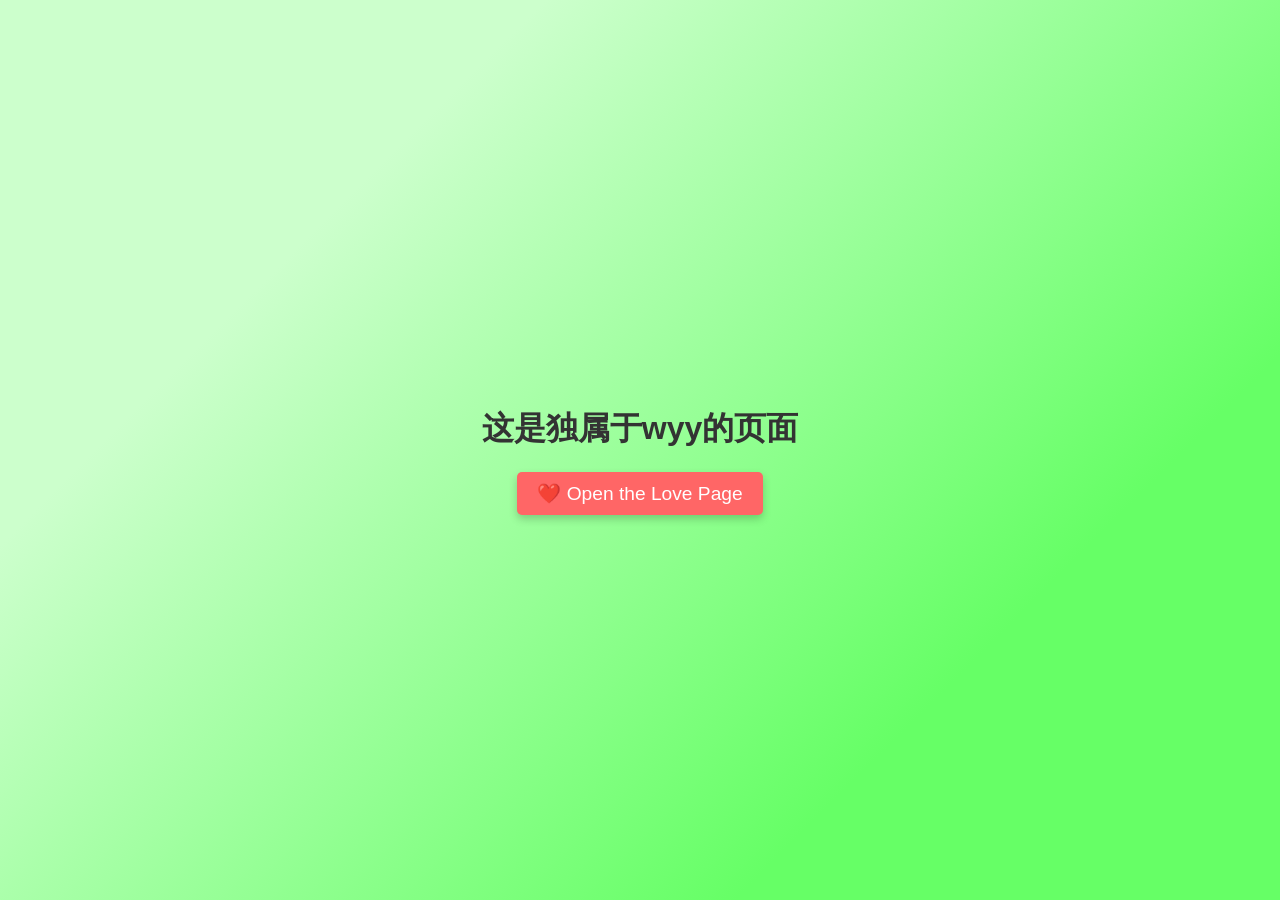
==== index.html @ 3468dc47 "Update and rename lovewyy.html to index.html" ====
<!DOCTYPE html>
<html lang="en">
<head>
    <meta charset="UTF-8">
    <meta name="viewport" content="width=device-width, initial-scale=1.0">
    <title>Love Heart</title>
    <link href="https://fonts.googleapis.com/css2?family=Pacifico&display=swap" rel="stylesheet">
    <style>
        body {
            margin: 0;
            font-family: 'Arial', sans-serif;
            display: flex;
            flex-direction: column;
            align-items: center;
            justify-content: center;
            height: 100vh;
            background: linear-gradient(135deg, #ccffcc 25%, #99ff99 50%, #66ff66 75%);
            transition: background 0.5s, opacity 1s;
        }
        .container {
            text-align: center;
            transition: opacity 1s;
        }
        .container h1 {
            color: #333;
        }
        .container button {
            padding: 10px 20px;
            font-size: 1.2em;
            color: #fff;
            background-color: #ff6666;
            border: none;
            border-radius: 5px;
            cursor: pointer;
            box-shadow: 0 4px 8px rgba(0, 0, 0, 0.2);
            transition: background-color 0.3s, transform 0.3s;
        }
        .container button:hover {
            background-color: #ff3333;
            transform: scale(1.05);
        }
        .love-page {
            display: none;
            flex-direction: column;
            align-items: center;
            justify-content: center;
            text-align: center;
            height: 100%;
            opacity: 0;
        }
        .heart {
            width: 100px;
            height: 100px;
            position: relative;
            background-color: red;
            transform: rotate(-45deg);
            margin-bottom: 20px;
            box-shadow: 0 4px 8px rgba(0, 0, 0, 0.2);
        }
        .heart::before,
        .heart::after {
            content: "";
            width: 100px;
            height: 100px;
            border-radius: 50%;
            background-color: red;
            position: absolute;
        }
        .heart::before {
            top: -50px;
            left: 0;
        }
        .heart::after {
            left: 50px;
            top: 0;
        }
        .text {
            color: #fff;
            font-family: 'Pacifico', cursive;
        }
        .text h1 {
            margin: 0;
            color: #ff0000;
            font-size: 2em;
            text-shadow: 2px 2px 4px rgba(0, 0, 0, 0.3);
        }
        .text p {
            margin: 5px 0;
            color: #333333;
            font-size: 1.2em;
        }
        .special-day {
            color: #ff0000;
            font-size: 1.8em;
            margin-bottom: 40px;
            text-shadow: 2px 2px 4px rgba(0, 0, 0, 0.3);
        }
        .special-day .number {
            font-size: 2em;
            font-weight: bold;
        }
        .footer {
            margin-top: 20px;
            color: #fff;
            font-size: 0.9em;
        }
        .footer a {
            color: #ff0000;
            text-decoration: none;
        }
        .footer a:hover {
            text-decoration: underline;
        }
    </style>
</head>
<body>
    <div class="container home-page">
        <h1>这是独属于wyy的页面</h1>
        <button onclick="showLovePage()"><span>❤️ </span>Open the Love Page</button>
    </div>
    <div class="container love-page">
        <p class="special-day">今天是我们在一起的第<span class="number" id="days-count">0</span>天</p>
        <div class="heart"></div>
        <div class="text">
            <h1>yzb love wyy</h1>
            <p>wyy酱加油</p>
        </div>
        <div class="footer">
            <p>Made with ❤️ by <a href="https://github.com/Aaronyzb" target="_blank">Aaronyzb</a></p>
        </div>
    </div>

    <script>
        // Function to calculate the number of days from a given start date to today
        function calculateDays(startDate) {
            const start = new Date(startDate);
            const today = new Date();
            const diffTime = Math.abs(today - start);
            const diffDays = Math.ceil(diffTime / (1000 * 60 * 60 * 24));
            return diffDays;
        }

        // Function to show the love page
        function showLovePage() {
            // Hide the home page with a fade-out effect
            document.querySelector('.home-page').style.opacity = '0';
            setTimeout(() => {
                document.querySelector('.home-page').style.display = 'none';
                // Show the love page with a fade-in effect
                document.querySelector('.love-page').style.display = 'flex';
                setTimeout(() => {
                    document.querySelector('.love-page').style.opacity = '1';
                    // Change the background color
                    document.body.style.background = 'linear-gradient(135deg, #ffccff 25%, #ff99ff 50%, #ff66ff 75%)';
                }, 10);
            }, 500);
            
            // Calculate and set the number of days
            const startDate = '2024-04-01'; // Replace with the actual start date
            const daysCount = calculateDays(startDate);
            document.getElementById('days-count').textContent = daysCount;
        }
    </script>
</body>
</html>
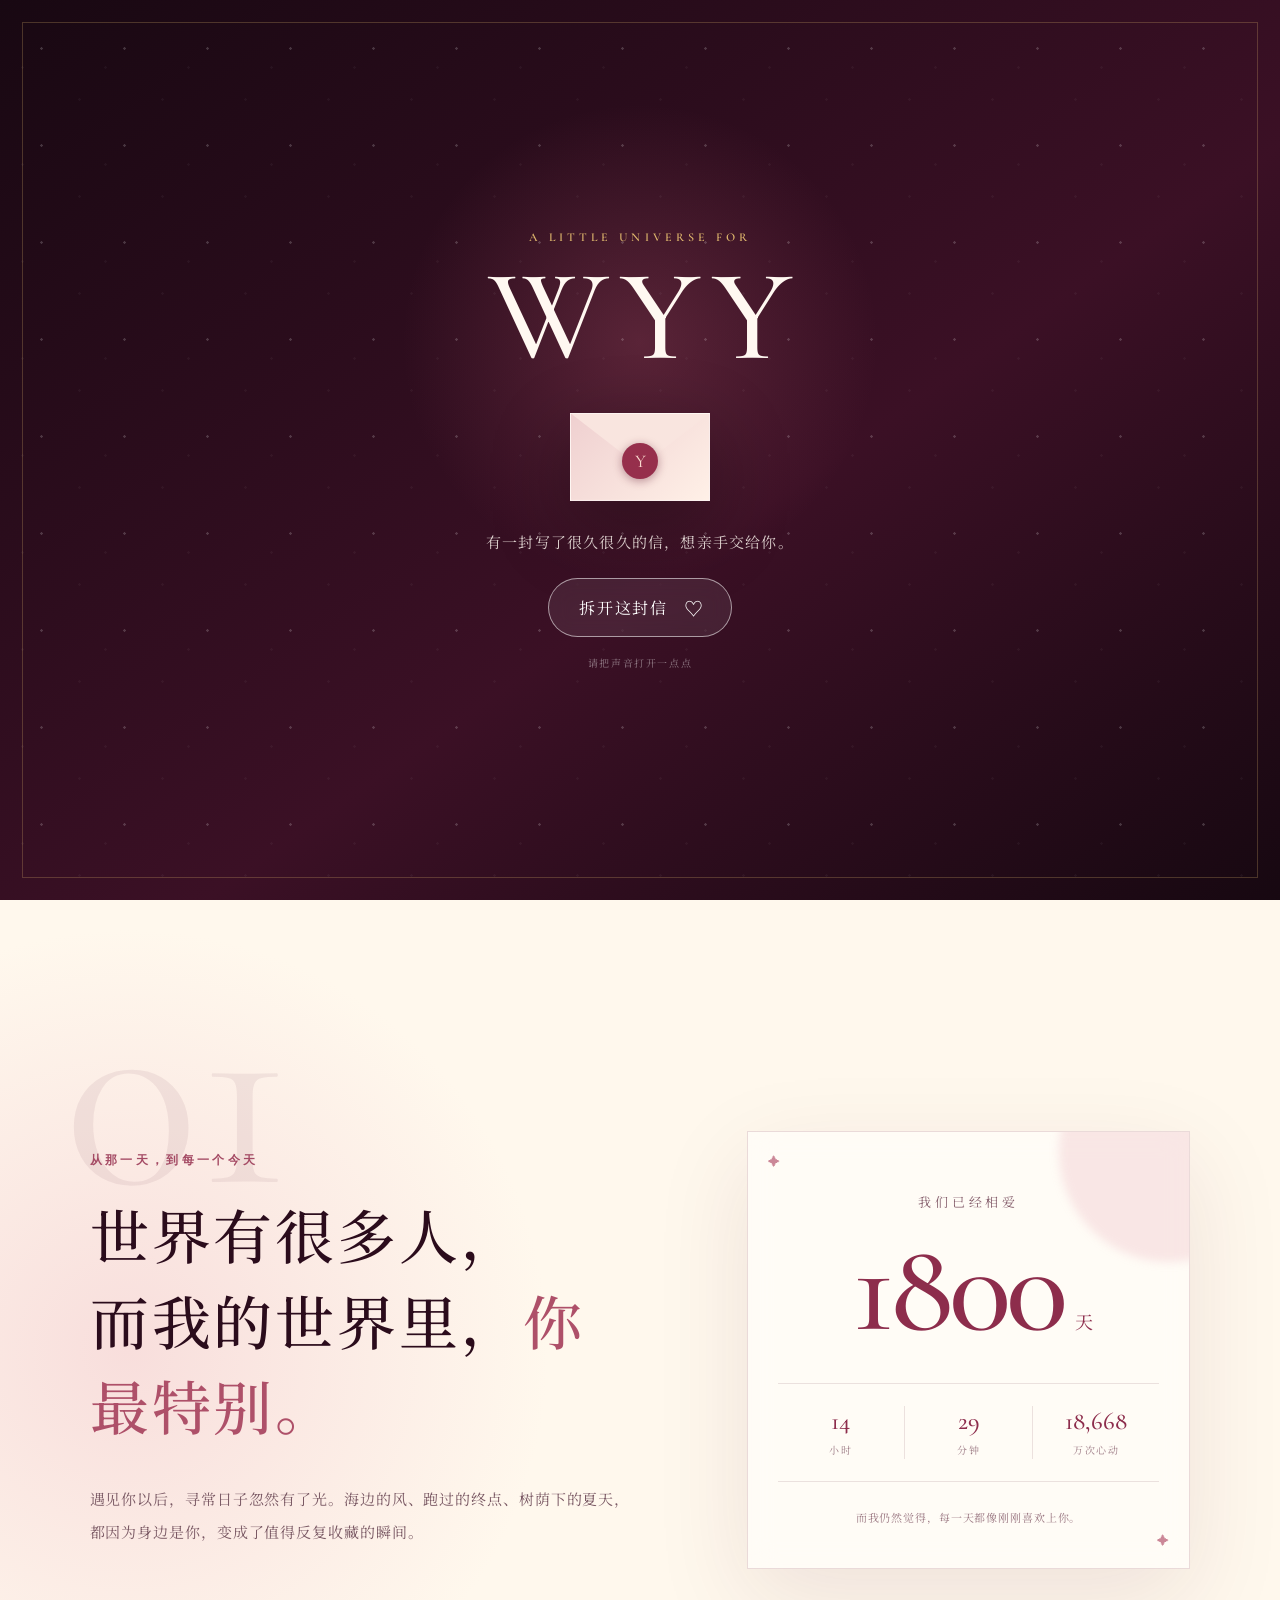
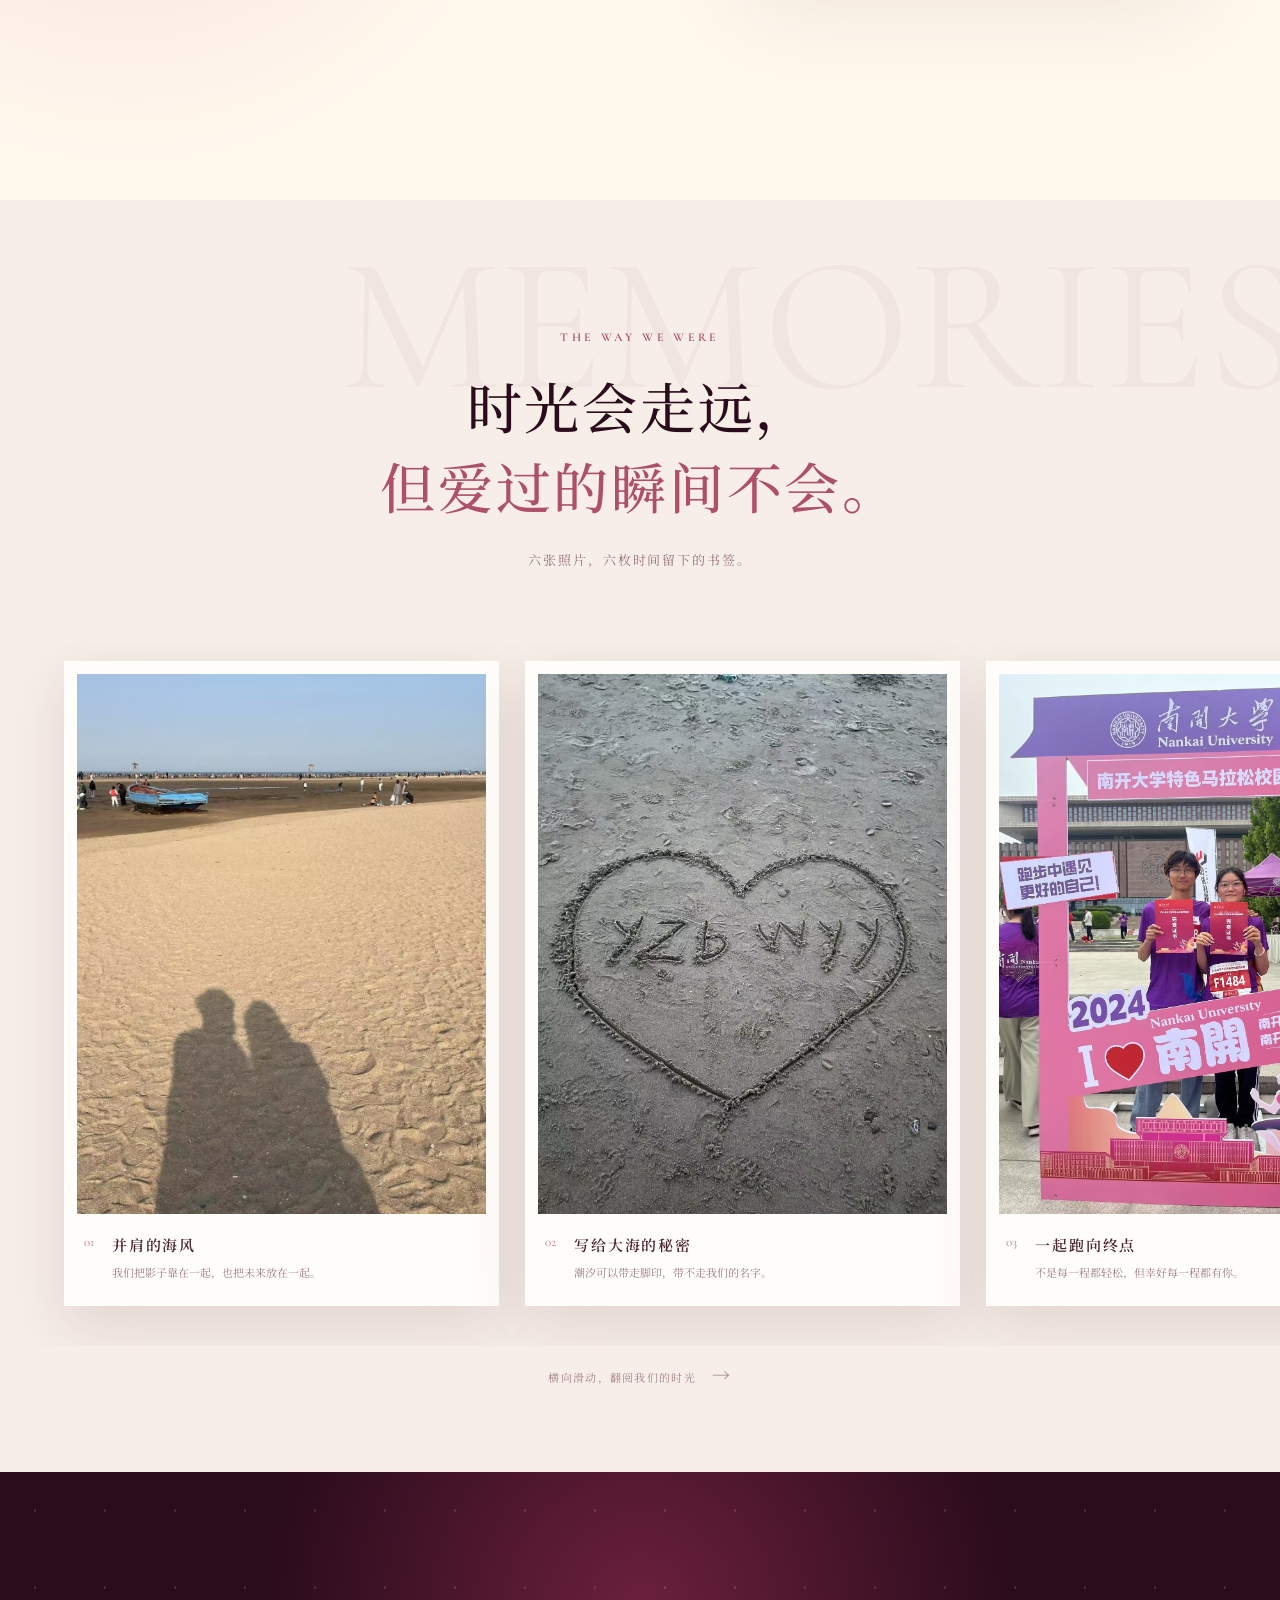
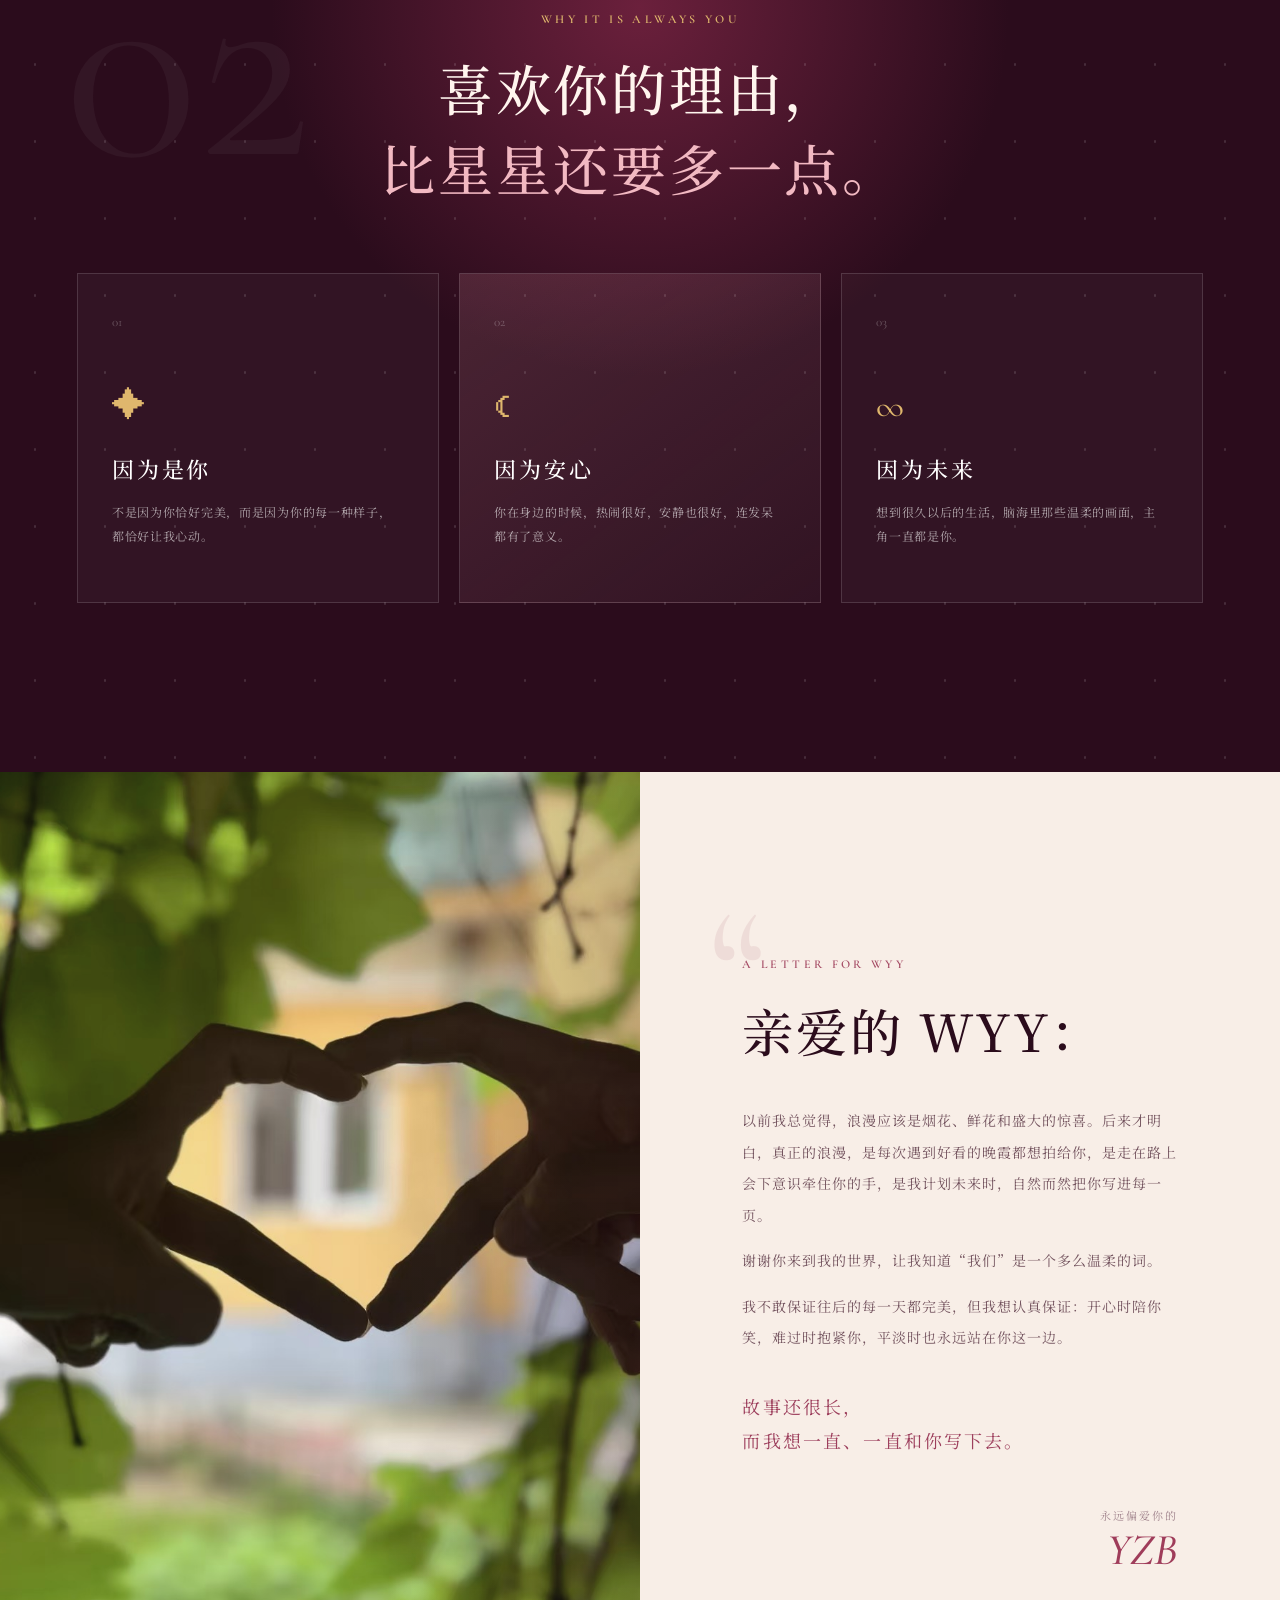
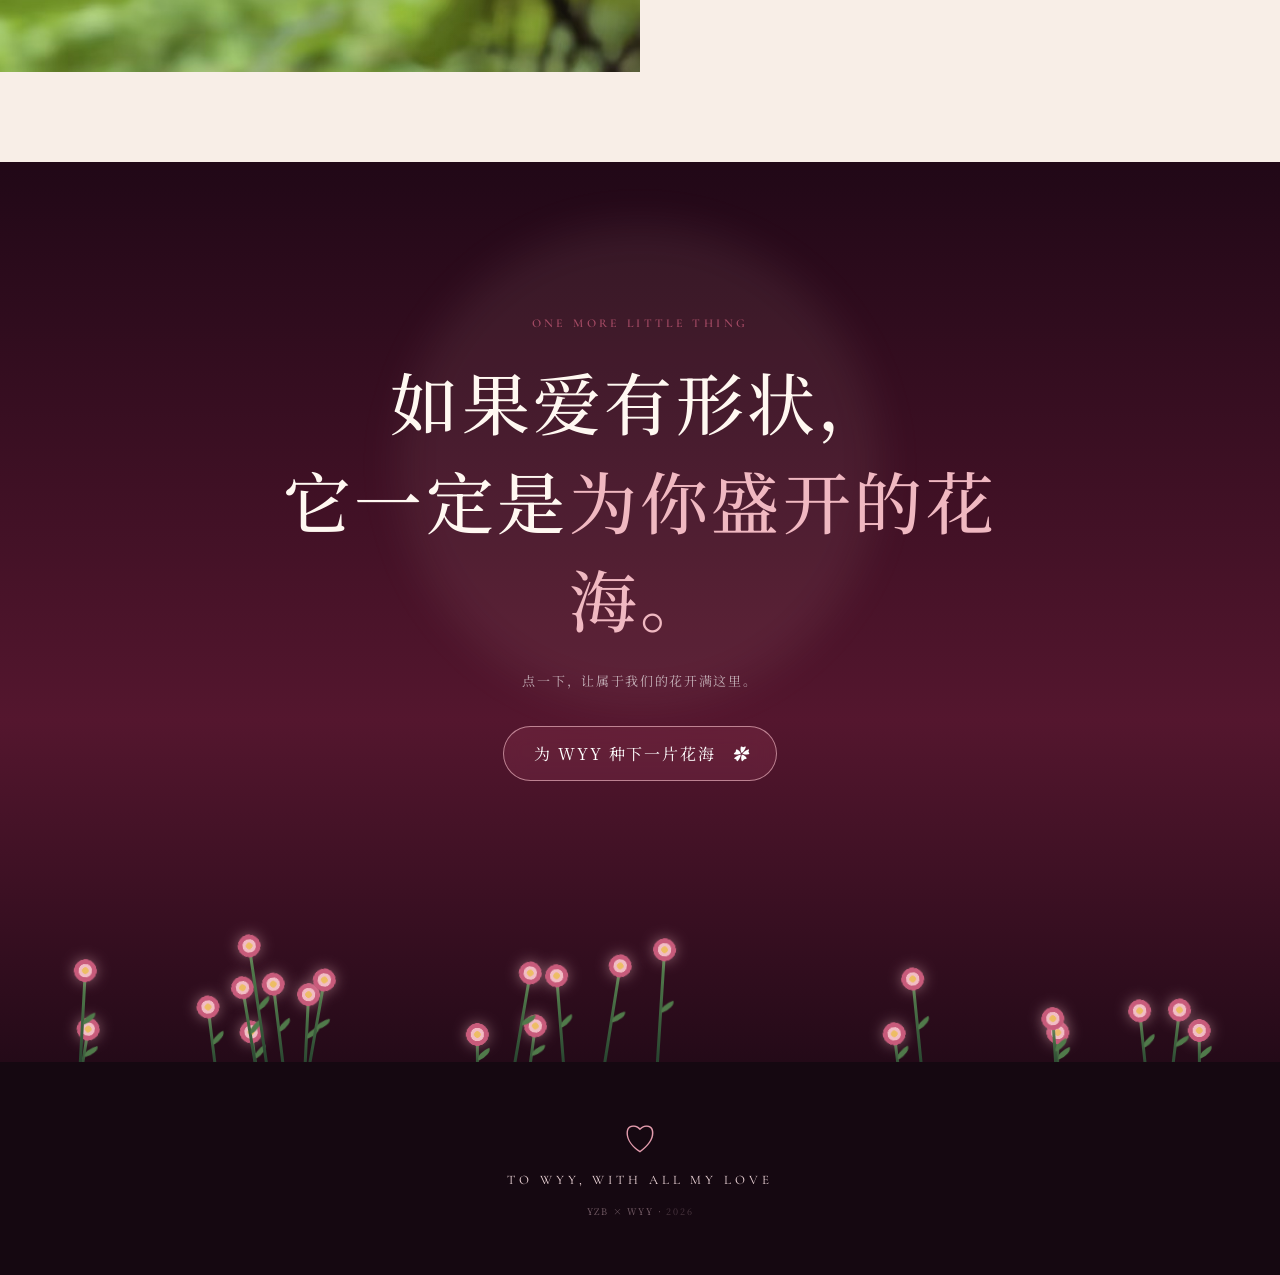
==== commit df0a2abe: "Create immersive romantic love story" ====
--- a/index.html
+++ b/index.html
@@ -1,165 +1,168 @@
-<!DOCTYPE html>
-<html lang="en">
-<head>
-    <meta charset="UTF-8">
-    <meta name="viewport" content="width=device-width, initial-scale=1.0">
-    <title>Love Heart</title>
-    <link href="https://fonts.googleapis.com/css2?family=Pacifico&display=swap" rel="stylesheet">
-    <style>
-        body {
-            margin: 0;
-            font-family: 'Arial', sans-serif;
-            display: flex;
-            flex-direction: column;
-            align-items: center;
-            justify-content: center;
-            height: 100vh;
-            background: linear-gradient(135deg, #ccffcc 25%, #99ff99 50%, #66ff66 75%);
-            transition: background 0.5s, opacity 1s;
-        }
-        .container {
-            text-align: center;
-            transition: opacity 1s;
-        }
-        .container h1 {
-            color: #333;
-        }
-        .container button {
-            padding: 10px 20px;
-            font-size: 1.2em;
-            color: #fff;
-            background-color: #ff6666;
-            border: none;
-            border-radius: 5px;
-            cursor: pointer;
-            box-shadow: 0 4px 8px rgba(0, 0, 0, 0.2);
-            transition: background-color 0.3s, transform 0.3s;
-        }
-        .container button:hover {
-            background-color: #ff3333;
-            transform: scale(1.05);
-        }
-        .love-page {
-            display: none;
-            flex-direction: column;
-            align-items: center;
-            justify-content: center;
-            text-align: center;
-            height: 100%;
-            opacity: 0;
-        }
-        .heart {
-            width: 100px;
-            height: 100px;
-            position: relative;
-            background-color: red;
-            transform: rotate(-45deg);
-            margin-bottom: 20px;
-            box-shadow: 0 4px 8px rgba(0, 0, 0, 0.2);
-        }
-        .heart::before,
-        .heart::after {
-            content: "";
-            width: 100px;
-            height: 100px;
-            border-radius: 50%;
-            background-color: red;
-            position: absolute;
-        }
-        .heart::before {
-            top: -50px;
-            left: 0;
-        }
-        .heart::after {
-            left: 50px;
-            top: 0;
-        }
-        .text {
-            color: #fff;
-            font-family: 'Pacifico', cursive;
-        }
-        .text h1 {
-            margin: 0;
-            color: #ff0000;
-            font-size: 2em;
-            text-shadow: 2px 2px 4px rgba(0, 0, 0, 0.3);
-        }
-        .text p {
-            margin: 5px 0;
-            color: #333333;
-            font-size: 1.2em;
-        }
-        .special-day {
-            color: #ff0000;
-            font-size: 1.8em;
-            margin-bottom: 40px;
-            text-shadow: 2px 2px 4px rgba(0, 0, 0, 0.3);
-        }
-        .special-day .number {
-            font-size: 2em;
-            font-weight: bold;
-        }
-        .footer {
-            margin-top: 20px;
-            color: #fff;
-            font-size: 0.9em;
-        }
-        .footer a {
-            color: #ff0000;
-            text-decoration: none;
-        }
-        .footer a:hover {
-            text-decoration: underline;
-        }
-    </style>
-</head>
-<body>
-    <div class="container home-page">
-        <h1>这是独属于wyy的页面</h1>
-        <button onclick="showLovePage()"><span>❤️ </span>Open the Love Page</button>
-    </div>
-    <div class="container love-page">
-        <p class="special-day">今天是我们在一起的第<span class="number" id="days-count">0</span>天</p>
-        <div class="heart"></div>
-        <div class="text">
-            <h1>yzb love wyy</h1>
-            <p>wyy酱加油</p>
-        </div>
-        <div class="footer">
-            <p>Made with ❤️ by <a href="https://github.com/Aaronyzb" target="_blank">Aaronyzb</a></p>
-        </div>
-    </div>
-
-    <script>
-        // Function to calculate the number of days from a given start date to today
-        function calculateDays(startDate) {
-            const start = new Date(startDate);
-            const today = new Date();
-            const diffTime = Math.abs(today - start);
-            const diffDays = Math.ceil(diffTime / (1000 * 60 * 60 * 24));
-            return diffDays;
-        }
-
-        // Function to show the love page
-        function showLovePage() {
-            // Hide the home page with a fade-out effect
-            document.querySelector('.home-page').style.opacity = '0';
-            setTimeout(() => {
-                document.querySelector('.home-page').style.display = 'none';
-                // Show the love page with a fade-in effect
-                document.querySelector('.love-page').style.display = 'flex';
-                setTimeout(() => {
-                    document.querySelector('.love-page').style.opacity = '1';
-                    // Change the background color
-                    document.body.style.background = 'linear-gradient(135deg, #ffccff 25%, #ff99ff 50%, #ff66ff 75%)';
-                }, 10);
-            }, 500);
-            
-            // Calculate and set the number of days
-            const startDate = '2024-04-01'; // Replace with the actual start date
-            const daysCount = calculateDays(startDate);
-            document.getElementById('days-count').textContent = daysCount;
-        }
-    </script>
-</body>
-</html>
+<!doctype html>
+<html lang="zh-CN">
+<head>
+  <meta charset="UTF-8">
+  <meta name="viewport" content="width=device-width, initial-scale=1, viewport-fit=cover">
+  <meta name="theme-color" content="#2b0c1c">
+  <meta name="description" content="写给 WYY 的一封漫长情书。">
+  <title>WYY · 我们的故事</title>
+  <link rel="preload" href="assets/flower-sea.png" as="image">
+  <link rel="stylesheet" href="styles.css">
+</head>
+<body class="locked">
+  <canvas id="dreamCanvas" aria-hidden="true"></canvas>
+
+  <div class="opening" id="opening">
+    <div class="opening-stars" aria-hidden="true"></div>
+    <div class="envelope-wrap">
+      <div class="eyebrow">A LITTLE UNIVERSE FOR</div>
+      <div class="opening-name">WYY</div>
+      <div class="envelope" aria-hidden="true">
+        <span class="seal">Y</span>
+      </div>
+      <p>有一封写了很久很久的信，想亲手交给你。</p>
+      <button class="open-letter" id="openLetter" type="button"><span>拆开这封信</span><i>♡</i></button>
+      <small>请把声音打开一点点</small>
+    </div>
+  </div>
+
+  <header class="topbar" id="topbar">
+    <a class="monogram" href="#home" aria-label="回到开头">Y<span>♡</span>W</a>
+    <nav aria-label="页面导航">
+      <a href="#story">故事</a>
+      <a href="#memories">回忆</a>
+      <a href="#letter">情书</a>
+    </nav>
+    <button class="sound-toggle" id="soundToggle" type="button" aria-label="播放背景旋律" aria-pressed="false">
+      <span class="sound-bars"><i></i><i></i><i></i></span>
+      <b>旋律</b>
+    </button>
+  </header>
+
+  <main>
+    <section class="hero" id="home">
+      <div class="hero-shade"></div>
+      <div class="hero-copy reveal">
+        <p class="eyebrow">OUR LOVE, SINCE 2022</p>
+        <div class="hero-mark">Y <span>✦</span> W</div>
+        <h1>我把喜欢写进风里，<br><em>风吹过的地方都是你。</em></h1>
+        <p class="hero-sub">致我最偏爱、最珍贵、最想一起走很远很远的人</p>
+        <a class="hero-cta" href="#story">走进我们的故事 <span>↓</span></a>
+      </div>
+      <div class="hero-bottom">
+        <span>Y Z B</span><i></i><span>W Y Y</span>
+      </div>
+      <div class="scroll-note">SCROLL TO REMEMBER</div>
+    </section>
+
+    <section class="chapter intro" id="story">
+      <div class="chapter-number reveal">01</div>
+      <div class="intro-copy reveal">
+        <p class="kicker">从那一天，到每一个今天</p>
+        <h2>世界有很多人，<br>而我的世界里，<em>你最特别。</em></h2>
+        <p>遇见你以后，寻常日子忽然有了光。海边的风、跑过的终点、树荫下的夏天，都因为身边是你，变成了值得反复收藏的瞬间。</p>
+      </div>
+
+      <div class="counter-card reveal">
+        <div class="counter-glow"></div>
+        <p>我们已经相爱</p>
+        <strong id="daysTogether">0000</strong>
+        <span>天</span>
+        <div class="counter-detail">
+          <div><b id="hoursTogether">00</b><small>小时</small></div>
+          <div><b id="minutesTogether">00</b><small>分钟</small></div>
+          <div><b id="heartbeats">0</b><small>万次心动</small></div>
+        </div>
+        <p class="counter-foot">而我仍然觉得，每一天都像刚刚喜欢上你。</p>
+      </div>
+    </section>
+
+    <section class="memory-section" id="memories">
+      <div class="section-heading reveal">
+        <p class="kicker">THE WAY WE WERE</p>
+        <h2>时光会走远，<br><em>但爱过的瞬间不会。</em></h2>
+        <p>六张照片，六枚时间留下的书签。</p>
+      </div>
+
+      <div class="film" aria-label="我们的照片回忆">
+        <article class="memory-card reveal">
+          <div class="photo"><img src="image1.jpg" alt="海边沙滩上两个人依偎的影子"></div>
+          <div class="memory-meta"><span>01</span><p><b>并肩的海风</b><small>我们把影子靠在一起，也把未来放在一起。</small></p></div>
+        </article>
+        <article class="memory-card reveal">
+          <div class="photo"><img src="image2.jpg" alt="沙滩上画着 YZB WYY 的爱心"></div>
+          <div class="memory-meta"><span>02</span><p><b>写给大海的秘密</b><small>潮汐可以带走脚印，带不走我们的名字。</small></p></div>
+        </article>
+        <article class="memory-card reveal">
+          <div class="photo"><img src="image3.jpg" alt="两人在南开大学校园马拉松合影"></div>
+          <div class="memory-meta"><span>03</span><p><b>一起跑向终点</b><small>不是每一程都轻松，但幸好每一程都有你。</small></p></div>
+        </article>
+        <article class="memory-card reveal">
+          <div class="photo"><img src="image4.jpg" alt="两个人可爱的日常自拍"></div>
+          <div class="memory-meta"><span>04</span><p><b>最可爱的日常</b><small>爱情不只在盛大的时刻，也在每个傻傻的表情里。</small></p></div>
+        </article>
+        <article class="memory-card reveal">
+          <div class="photo"><img src="image5.jpg" alt="两个人穿着旗袍和粉色上衣合照"></div>
+          <div class="memory-meta"><span>05</span><p><b>喜欢你的每一种模样</b><small>镜头按下快门，我在心里说了好多遍好看。</small></p></div>
+        </article>
+        <article class="memory-card reveal">
+          <div class="photo"><img src="image6.jpg" alt="树荫下两只手比出爱心"></div>
+          <div class="memory-meta"><span>06</span><p><b>把夏天圈进心里</b><small>阳光穿过树叶，而你穿过人海来到我身边。</small></p></div>
+        </article>
+      </div>
+      <p class="drag-hint">横向滑动，翻阅我们的时光 <span>→</span></p>
+    </section>
+
+    <section class="reasons">
+      <div class="chapter-number reveal">02</div>
+      <div class="section-heading light reveal">
+        <p class="kicker">WHY IT IS ALWAYS YOU</p>
+        <h2>喜欢你的理由，<br><em>比星星还要多一点。</em></h2>
+      </div>
+      <div class="reason-grid">
+        <article class="reason reveal"><span>01</span><i>✦</i><h3>因为是你</h3><p>不是因为你恰好完美，而是因为你的每一种样子，都恰好让我心动。</p></article>
+        <article class="reason featured reveal"><span>02</span><i>☾</i><h3>因为安心</h3><p>你在身边的时候，热闹很好，安静也很好，连发呆都有了意义。</p></article>
+        <article class="reason reveal"><span>03</span><i>∞</i><h3>因为未来</h3><p>想到很久以后的生活，脑海里那些温柔的画面，主角一直都是你。</p></article>
+      </div>
+    </section>
+
+    <section class="letter-section" id="letter">
+      <div class="letter-photo reveal"><img src="image6.jpg" alt="我们的手在树荫下比出爱心"></div>
+      <article class="love-letter reveal">
+        <p class="kicker">A LETTER FOR WYY</p>
+        <h2>亲爱的 WYY：</h2>
+        <p>以前我总觉得，浪漫应该是烟花、鲜花和盛大的惊喜。后来才明白，真正的浪漫，是每次遇到好看的晚霞都想拍给你，是走在路上会下意识牵住你的手，是我计划未来时，自然而然把你写进每一页。</p>
+        <p>谢谢你来到我的世界，让我知道“我们”是一个多么温柔的词。</p>
+        <p>我不敢保证往后的每一天都完美，但我想认真保证：开心时陪你笑，难过时抱紧你，平淡时也永远站在你这一边。</p>
+        <p class="letter-end">故事还很长，<br>而我想一直、一直和你写下去。</p>
+        <div class="signature"><span>永远偏爱你的</span><b>YZB</b></div>
+      </article>
+    </section>
+
+    <section class="promise">
+      <div class="promise-content reveal">
+        <p class="kicker">ONE MORE LITTLE THING</p>
+        <h2>如果爱有形状，<br>它一定是<em>为你盛开的花海。</em></h2>
+        <p>点一下，让属于我们的花开满这里。</p>
+        <button id="bloomButton" class="bloom-button" type="button"><span>为 WYY 种下一片花海</span><i>✿</i></button>
+        <div class="bloom-message" id="bloomMessage" aria-live="polite">花会沿路盛开，我们也会一直相爱。</div>
+      </div>
+      <div class="flower-ground" id="flowerGround" aria-hidden="true"></div>
+    </section>
+  </main>
+
+  <footer>
+    <div class="footer-heart">♡</div>
+    <p>TO WYY, WITH ALL MY LOVE</p>
+    <span>YZB × WYY · <span id="currentYear"></span></span>
+  </footer>
+
+  <div class="lightbox" id="lightbox" role="dialog" aria-modal="true" aria-label="照片预览" hidden>
+    <button type="button" aria-label="关闭照片">×</button>
+    <img src="" alt="">
+    <p></p>
+  </div>
+
+  <script src="script.js"></script>
+</body>
+</html>
--- a/styles.css
+++ b/styles.css
@@ -0,0 +1,318 @@
+@import url('https://fonts.googleapis.com/css2?family=Cormorant+Garamond:ital,wght@0,500;1,600&family=Noto+Serif+SC:wght@400;500;600;700&display=swap');
+
+:root {
+  --wine: #2b0c1c;
+  --deep: #150811;
+  --rose: #d87385;
+  --blush: #f4c5c9;
+  --cream: #fff8ed;
+  --ink: #3b1c28;
+  --gold: #dfb76d;
+  --serif: "Noto Serif SC", "Songti SC", STSong, serif;
+  --display: "Cormorant Garamond", Georgia, serif;
+}
+
+* { box-sizing: border-box; }
+html { scroll-behavior: smooth; }
+body {
+  margin: 0;
+  color: var(--ink);
+  background: var(--cream);
+  font-family: var(--serif);
+  overflow-x: hidden;
+}
+body.locked { overflow: hidden; }
+button, a { font: inherit; }
+button { -webkit-tap-highlight-color: transparent; }
+img { display: block; max-width: 100%; }
+::selection { color: #fff; background: var(--rose); }
+
+#dreamCanvas {
+  position: fixed;
+  inset: 0;
+  width: 100%;
+  height: 100%;
+  pointer-events: none;
+  z-index: 30;
+}
+
+.opening {
+  position: fixed;
+  inset: 0;
+  z-index: 100;
+  display: grid;
+  place-items: center;
+  color: #fff8f1;
+  text-align: center;
+  background:
+    radial-gradient(circle at 50% 38%, rgba(191, 92, 115, .28), transparent 28%),
+    linear-gradient(145deg, #180812, #3b1025 58%, #170811);
+  transition: opacity 1.2s ease, visibility 1.2s;
+}
+.opening.opened { opacity: 0; visibility: hidden; }
+.opening::before {
+  content: "";
+  position: absolute;
+  inset: 22px;
+  border: 1px solid rgba(223, 183, 109, .25);
+  pointer-events: none;
+}
+.opening-stars, .opening-stars::before, .opening-stars::after {
+  position: absolute;
+  inset: 0;
+  content: "";
+  background-image: radial-gradient(circle, rgba(255,255,255,.8) 0 1px, transparent 1.5px);
+  background-size: 83px 97px;
+  opacity: .22;
+  animation: drift 18s linear infinite;
+}
+.opening-stars::before { transform: translate(38px, 51px); animation-duration: 26s; }
+.opening-stars::after { transform: translate(-19px, 19px); animation-duration: 32s; }
+.envelope-wrap { position: relative; width: min(90vw, 560px); padding: 40px 20px; z-index: 1; }
+.eyebrow { margin: 0 0 18px; color: var(--gold); font-family: var(--display); font-size: 12px; font-weight: 600; letter-spacing: .34em; }
+.opening-name { font-family: var(--display); font-size: clamp(72px, 14vw, 130px); font-weight: 500; line-height: .85; letter-spacing: .09em; text-indent: .09em; }
+.envelope { position: relative; width: 140px; height: 88px; margin: 40px auto 30px; border: 1px solid rgba(255,255,255,.5); background: linear-gradient(145deg, #f5d8d7, #fff2e9); box-shadow: 0 25px 80px rgba(0,0,0,.32); }
+.envelope::before, .envelope::after { content: ""; position: absolute; inset: 0; clip-path: polygon(0 0, 50% 62%, 100% 0); background: #f9e5df; }
+.envelope::after { clip-path: polygon(0 100%, 0 0, 50% 62%, 100% 0, 100% 100%); background: linear-gradient(135deg, #efd0d0, #fff0e7); }
+.seal { position: absolute; z-index: 2; left: 50%; top: 55%; display: grid; width: 36px; height: 36px; place-items: center; border-radius: 50%; color: #f9d8ce; background: #962f4c; font-family: var(--display); font-size: 18px; transform: translate(-50%, -50%); box-shadow: 0 2px 10px rgba(88,12,38,.4); }
+.envelope-wrap > p { margin: 0 auto 26px; font-size: 15px; letter-spacing: .08em; opacity: .82; }
+.open-letter, .bloom-button {
+  position: relative;
+  display: inline-flex;
+  gap: 16px;
+  align-items: center;
+  justify-content: center;
+  border: 1px solid rgba(255,255,255,.55);
+  border-radius: 999px;
+  padding: 15px 26px 15px 30px;
+  color: #fff;
+  background: rgba(255,255,255,.08);
+  cursor: pointer;
+  letter-spacing: .12em;
+  transition: .35s ease;
+  backdrop-filter: blur(10px);
+}
+.open-letter:hover { color: var(--wine); background: #fff7ef; transform: translateY(-3px); box-shadow: 0 12px 35px rgba(0,0,0,.2); }
+.open-letter i { font-style: normal; font-size: 19px; }
+.envelope-wrap > small { display: block; margin-top: 18px; color: rgba(255,255,255,.45); font-size: 10px; letter-spacing: .16em; }
+
+.topbar {
+  position: fixed;
+  z-index: 50;
+  top: 20px;
+  left: 50%;
+  display: flex;
+  width: min(calc(100% - 40px), 1160px);
+  height: 62px;
+  align-items: center;
+  justify-content: space-between;
+  padding: 0 12px 0 24px;
+  border: 1px solid rgba(255,255,255,.25);
+  border-radius: 999px;
+  color: #fff;
+  background: rgba(28, 8, 18, .2);
+  opacity: 0;
+  transform: translate(-50%, -15px);
+  transition: opacity 1s .4s, transform 1s .4s, background .35s, box-shadow .35s;
+  backdrop-filter: blur(15px);
+}
+.topbar.visible { opacity: 1; transform: translate(-50%, 0); }
+.topbar.scrolled { background: rgba(43, 12, 28, .9); box-shadow: 0 12px 40px rgba(36,6,20,.18); }
+.monogram { color: inherit; font-family: var(--display); font-size: 22px; text-decoration: none; letter-spacing: .14em; }
+.monogram span { color: var(--blush); font-size: 13px; }
+.topbar nav { display: flex; gap: 34px; }
+.topbar nav a { position: relative; color: inherit; font-size: 12px; text-decoration: none; letter-spacing: .18em; }
+.topbar nav a::after { content: ""; position: absolute; right: 0; bottom: -7px; left: 0; height: 1px; background: var(--blush); transform: scaleX(0); transition: transform .3s; }
+.topbar nav a:hover::after { transform: scaleX(1); }
+.sound-toggle { display: flex; gap: 9px; align-items: center; border: 0; border-radius: 50px; padding: 10px 14px; color: inherit; background: rgba(255,255,255,.1); cursor: pointer; }
+.sound-toggle b { font-size: 10px; font-weight: 400; letter-spacing: .15em; }
+.sound-bars { display: flex; gap: 2px; height: 13px; align-items: flex-end; }
+.sound-bars i { display: block; width: 2px; height: 5px; background: currentColor; }
+.sound-toggle.playing .sound-bars i { animation: bars .7s ease-in-out infinite alternate; }
+.sound-toggle.playing .sound-bars i:nth-child(2) { animation-delay: -.25s; }
+.sound-toggle.playing .sound-bars i:nth-child(3) { animation-delay: -.5s; }
+
+.hero {
+  position: relative;
+  display: grid;
+  min-height: 100svh;
+  place-items: center;
+  overflow: hidden;
+  color: #fff;
+  background: #321024 url("assets/flower-sea.png") center / cover no-repeat;
+}
+.hero::before { content: ""; position: absolute; inset: 0; background: radial-gradient(circle at 50% 44%, transparent 5%, rgba(33,5,20,.15) 64%, rgba(21,4,14,.58)); }
+.hero-shade { position: absolute; inset: 0; background: linear-gradient(to bottom, rgba(20,3,13,.35), transparent 30%, transparent 67%, rgba(24,4,14,.62)); }
+.hero-copy { position: relative; z-index: 2; max-width: 900px; padding: 130px 25px 90px; text-align: center; }
+.hero-mark { margin-bottom: 22px; font-family: var(--display); font-size: clamp(58px, 8vw, 96px); line-height: .9; letter-spacing: .13em; text-indent: .13em; text-shadow: 0 8px 40px rgba(31,2,17,.3); }
+.hero-mark span { display: inline-block; color: var(--blush); font-size: .28em; vertical-align: middle; animation: pulse 2.5s ease-in-out infinite; }
+.hero h1 { margin: 0; font-size: clamp(30px, 4.5vw, 62px); font-weight: 500; line-height: 1.55; letter-spacing: .08em; text-shadow: 0 3px 28px rgba(37,3,20,.5); }
+.hero h1 em, h2 em { color: #ffe0dc; font-style: normal; }
+.hero-sub { margin: 20px 0 38px; font-size: 13px; letter-spacing: .2em; opacity: .88; }
+.hero-cta { display: inline-flex; gap: 25px; align-items: center; padding: 13px 9px 13px 23px; border: 1px solid rgba(255,255,255,.5); border-radius: 50px; color: #fff; font-size: 12px; text-decoration: none; letter-spacing: .12em; backdrop-filter: blur(8px); transition: .3s; }
+.hero-cta span { display: grid; width: 30px; height: 30px; place-items: center; border-radius: 50%; color: var(--wine); background: #fff; }
+.hero-cta:hover { background: rgba(255,255,255,.15); transform: translateY(-3px); }
+.hero-bottom { position: absolute; right: 6vw; bottom: 29px; left: 6vw; display: flex; gap: 20px; align-items: center; font-family: var(--display); font-size: 11px; letter-spacing: .3em; }
+.hero-bottom i { height: 1px; flex: 1; background: rgba(255,255,255,.35); }
+.scroll-note { position: absolute; top: 50%; right: 22px; font-family: var(--display); font-size: 9px; letter-spacing: .3em; opacity: .6; transform: translateY(-50%) rotate(90deg) translateX(50%); transform-origin: right center; }
+
+.chapter { position: relative; }
+.chapter-number { position: absolute; top: 80px; left: 5vw; color: rgba(106,39,61,.08); font-family: var(--display); font-size: clamp(130px, 22vw, 300px); line-height: .8; }
+.intro { display: grid; grid-template-columns: minmax(280px, 1fr) minmax(340px, .8fr); gap: 8vw; min-height: 100vh; align-items: center; padding: 150px max(7vw, 28px); background: radial-gradient(circle at 10% 50%, #f8dedc, transparent 34%), var(--cream); }
+.intro-copy { position: relative; z-index: 1; max-width: 680px; }
+.kicker { margin: 0 0 22px; color: #a44a64; font-family: var(--display); font-size: 12px; font-weight: 600; letter-spacing: .28em; }
+h2 { margin: 0; color: var(--wine); font-size: clamp(34px, 4.6vw, 64px); font-weight: 500; line-height: 1.45; letter-spacing: .05em; }
+.intro h2 em { color: #ae5069; }
+.intro-copy > p:last-child { max-width: 590px; margin: 36px 0 0; color: #7a5964; font-size: 15px; line-height: 2.15; letter-spacing: .06em; }
+.counter-card { position: relative; z-index: 1; padding: 60px 30px 40px; border: 1px solid rgba(137,66,87,.18); text-align: center; background: rgba(255,255,255,.5); box-shadow: 0 30px 90px rgba(87,33,51,.1); backdrop-filter: blur(15px); overflow: hidden; }
+.counter-card::before, .counter-card::after { content: "✦"; position: absolute; color: #cb8797; font-size: 12px; }
+.counter-card::before { top: 20px; left: 20px; }.counter-card::after { right: 20px; bottom: 20px; }
+.counter-glow { position: absolute; width: 220px; height: 220px; top: -90px; right: -90px; border-radius: 50%; background: rgba(225,147,158,.2); filter: blur(5px); }
+.counter-card > p:first-of-type { margin: 0; color: #88626f; font-size: 13px; letter-spacing: .3em; }
+.counter-card > strong { display: inline-block; margin: 12px 8px 0; color: #8d2d4c; font-family: var(--display); font-size: clamp(82px, 11vw, 130px); font-weight: 500; line-height: 1; letter-spacing: -.04em; }
+.counter-card > span { color: #8d2d4c; font-size: 18px; }
+.counter-detail { display: flex; margin-top: 30px; padding: 22px 0; border-top: 1px solid rgba(105,48,65,.13); border-bottom: 1px solid rgba(105,48,65,.13); }
+.counter-detail div { flex: 1; }
+.counter-detail div + div { border-left: 1px solid rgba(105,48,65,.13); }
+.counter-detail b { display: block; color: #8d2d4c; font-family: var(--display); font-size: 25px; font-weight: 500; }
+.counter-detail small { color: #9c7a84; font-size: 10px; letter-spacing: .15em; }
+.counter-foot { margin: 26px 0 0; color: #9b7882; font-size: 11px; line-height: 1.8; letter-spacing: .08em; }
+
+.memory-section { position: relative; padding: 130px 0 85px; overflow: hidden; background: #f7eee8; }
+.memory-section::before { content: "MEMORIES"; position: absolute; top: 30px; right: -20px; color: rgba(118,54,75,.045); font-family: var(--display); font-size: 15vw; line-height: 1; }
+.section-heading { position: relative; z-index: 1; max-width: 740px; margin: 0 auto 72px; padding: 0 25px; text-align: center; }
+.section-heading h2 { font-size: clamp(34px, 4.3vw, 58px); }
+.section-heading h2 em { color: #ad5068; }
+.section-heading > p:last-child { margin: 24px 0 0; color: #97747e; font-size: 13px; letter-spacing: .15em; }
+.film { display: flex; gap: 26px; width: 100%; padding: 20px max(5vw, 20px) 40px; overflow-x: auto; scroll-snap-type: x mandatory; scrollbar-width: none; cursor: grab; }
+.film::-webkit-scrollbar { display: none; }
+.film:active { cursor: grabbing; }
+.memory-card { width: clamp(280px, 34vw, 460px); flex: 0 0 auto; padding: 13px 13px 24px; scroll-snap-align: center; background: #fffdfa; box-shadow: 0 20px 55px rgba(62,22,36,.12); transition: transform .4s, box-shadow .4s; }
+.memory-card:nth-child(odd) { transform: rotate(-1.4deg); }
+.memory-card:nth-child(even) { transform: rotate(1.2deg) translateY(14px); }
+.memory-card:hover { transform: rotate(0) translateY(-10px); box-shadow: 0 30px 70px rgba(62,22,36,.18); }
+.photo { height: clamp(330px, 43vw, 540px); overflow: hidden; background: #eaded8; cursor: zoom-in; }
+.photo img { width: 100%; height: 100%; object-fit: cover; transition: transform 1.2s ease; }
+.memory-card:hover .photo img { transform: scale(1.04); }
+.memory-card:nth-child(1) .photo img { object-position: 56% center; }
+.memory-card:nth-child(3) .photo img { object-position: center 52%; }
+.memory-meta { display: flex; gap: 18px; align-items: flex-start; padding: 20px 7px 0; }
+.memory-meta > span { color: #c27b8e; font-family: var(--display); font-size: 13px; }
+.memory-meta p { margin: 0; }
+.memory-meta b { display: block; color: #4b2632; font-size: 15px; font-weight: 600; letter-spacing: .12em; }
+.memory-meta small { display: block; margin-top: 8px; color: #9b7e86; font-size: 11px; line-height: 1.75; }
+.drag-hint { margin: 15px 0 0; color: #a5828c; text-align: center; font-size: 11px; letter-spacing: .12em; }
+.drag-hint span { margin-left: 12px; font-size: 18px; }
+
+.reasons { position: relative; min-height: 100vh; padding: 140px max(6vw, 25px); color: #fff; background: radial-gradient(circle at 50% 15%, #6b203c, transparent 37%), var(--wine); overflow: hidden; }
+.reasons::before { content: ""; position: absolute; inset: 0; opacity: .13; background-image: radial-gradient(circle, #fff 0 1px, transparent 1.5px); background-size: 70px 77px; }
+.reasons .chapter-number { color: rgba(255,255,255,.04); }
+.section-heading.light { margin-bottom: 65px; }
+.section-heading.light h2 { color: #fff5ee; }
+.section-heading.light h2 em { color: #f2b9c2; }
+.section-heading.light .kicker { color: var(--gold); }
+.reason-grid { position: relative; z-index: 1; display: grid; grid-template-columns: repeat(3, 1fr); gap: 20px; max-width: 1160px; margin: auto; }
+.reason { position: relative; min-height: 330px; padding: 34px; border: 1px solid rgba(255,255,255,.14); background: rgba(255,255,255,.035); transition: .45s; }
+.reason.featured { transform: translateY(-18px); background: linear-gradient(145deg, rgba(232,156,170,.17), rgba(255,255,255,.03)); }
+.reason:hover { border-color: rgba(243,190,199,.55); background: rgba(255,255,255,.08); transform: translateY(-10px); }
+.reason.featured:hover { transform: translateY(-28px); }
+.reason > span { color: rgba(255,255,255,.28); font-family: var(--display); font-size: 13px; }
+.reason > i { display: block; margin: 55px 0 26px; color: var(--gold); font-family: var(--display); font-size: 34px; font-style: normal; }
+.reason h3 { margin: 0 0 16px; font-size: 22px; font-weight: 500; letter-spacing: .13em; }
+.reason p { margin: 0; color: rgba(255,255,255,.62); font-size: 12px; line-height: 2; letter-spacing: .06em; }
+
+.letter-section { display: grid; grid-template-columns: 1fr 1fr; min-height: 110vh; background: #f8eee7; }
+.letter-photo { position: sticky; top: 0; height: 100vh; overflow: hidden; }
+.letter-photo::after { content: ""; position: absolute; inset: 0; background: linear-gradient(90deg, transparent 60%, rgba(51,13,29,.25)); }
+.letter-photo img { width: 100%; height: 100%; object-fit: cover; filter: saturate(.85) contrast(.95); transform: scale(1.02); }
+.love-letter { position: relative; align-self: center; margin: 80px 8vw; padding: 65px 0; }
+.love-letter::before { content: "“"; position: absolute; top: -10px; left: -35px; color: rgba(156,65,92,.1); font-family: var(--display); font-size: 180px; line-height: 1; }
+.love-letter h2 { margin-bottom: 38px; font-size: clamp(35px, 4vw, 54px); }
+.love-letter > p:not(.kicker):not(.letter-end) { color: #74545f; font-size: 14px; line-height: 2.25; letter-spacing: .07em; }
+.love-letter .letter-end { margin: 35px 0; color: #9d3f5d; font-size: 18px; line-height: 1.9; letter-spacing: .12em; }
+.signature { display: flex; flex-direction: column; align-items: flex-end; margin-top: 50px; }
+.signature span { color: #a1848d; font-size: 11px; letter-spacing: .17em; }
+.signature b { color: #9f3c5a; font-family: var(--display); font-size: 44px; font-style: italic; font-weight: 500; }
+
+.promise { position: relative; display: grid; min-height: 100vh; place-items: center; padding: 100px 25px 180px; color: #fff; text-align: center; background: linear-gradient(to bottom, #210817, #54162e 62%, #240a18); overflow: hidden; }
+.promise::before { content: ""; position: absolute; top: 7%; left: 50%; width: 480px; height: 480px; border-radius: 50%; background: rgba(239,185,193,.08); filter: blur(20px); transform: translateX(-50%); }
+.promise-content { position: relative; z-index: 3; max-width: 850px; }
+.promise h2 { color: #fff8f1; font-size: clamp(38px, 5.3vw, 70px); }
+.promise h2 em { color: #f0b8c1; }
+.promise-content > p:not(.kicker) { margin: 24px 0 36px; color: rgba(255,255,255,.64); font-size: 13px; letter-spacing: .13em; }
+.bloom-button { border-color: rgba(240,185,195,.65); background: rgba(197,88,117,.16); }
+.bloom-button:hover { background: #fff7f0; color: #7f2947; transform: translateY(-4px); box-shadow: 0 16px 50px rgba(0,0,0,.25); }
+.bloom-button.done { color: #6c1c39; background: #fce3df; }
+.bloom-message { height: 24px; margin-top: 22px; color: #f7cbd0; font-size: 12px; letter-spacing: .15em; opacity: 0; transform: translateY(8px); transition: .8s; }
+.bloom-message.visible { opacity: 1; transform: none; }
+.flower-ground { position: absolute; right: 0; bottom: 0; left: 0; height: 39%; pointer-events: none; }
+.flower { --s: 1; --r: 0deg; position: absolute; bottom: -15px; width: 3px; height: calc(80px * var(--s)); border-radius: 4px; background: linear-gradient(#5b8752, #203a2a); transform: rotate(var(--r)); transform-origin: bottom; animation: grow 1.5s cubic-bezier(.2,.9,.2,1) both, sway 4s 1.5s ease-in-out infinite alternate; }
+.flower::before { content: ""; position: absolute; top: -13px; left: -12px; width: 27px; height: 27px; border-radius: 50%; background: radial-gradient(circle, #edbd64 0 16%, #f2bdc5 18% 34%, #c85b7b 36% 58%, transparent 60%); filter: drop-shadow(0 0 7px rgba(248,190,199,.45)); }
+.flower::after { content: ""; position: absolute; top: 44%; left: 1px; width: 15px; height: 8px; border-radius: 100% 0; background: #507a4a; transform: rotate(-22deg); transform-origin: left; }
+
+footer { padding: 55px 20px; color: #caa8b3; text-align: center; background: var(--deep); }
+.footer-heart { color: #e39cad; font-family: var(--display); font-size: 34px; }
+footer p { margin: 9px 0; color: #f1d9dc; font-family: var(--display); font-size: 13px; letter-spacing: .3em; }
+footer span { font-size: 9px; letter-spacing: .2em; opacity: .55; }
+
+.lightbox { position: fixed; inset: 0; z-index: 80; display: grid; place-items: center; padding: 55px 20px 75px; background: rgba(18,4,12,.92); backdrop-filter: blur(15px); }
+.lightbox[hidden] { display: none; }
+.lightbox img { max-width: min(90vw, 1050px); max-height: 78vh; box-shadow: 0 30px 100px rgba(0,0,0,.55); object-fit: contain; }
+.lightbox button { position: absolute; top: 25px; right: 30px; border: 0; color: #fff; background: none; font-family: var(--display); font-size: 38px; cursor: pointer; }
+.lightbox p { position: absolute; bottom: 25px; margin: 0; color: rgba(255,255,255,.7); font-size: 12px; letter-spacing: .16em; }
+
+.reveal { opacity: 0; transform: translateY(35px); transition: opacity 1s ease, transform 1s cubic-bezier(.2,.7,.2,1); }
+.reveal.in-view { opacity: 1; transform: none; }
+
+@keyframes drift { to { transform: translateY(97px); } }
+@keyframes pulse { 50% { opacity: .5; transform: scale(.8) rotate(45deg); } }
+@keyframes bars { to { height: 13px; } }
+@keyframes grow { from { height: 0; opacity: 0; } to { opacity: 1; } }
+@keyframes sway { from { rotate: -2deg; } to { rotate: 3deg; } }
+
+@media (max-width: 800px) {
+  .topbar { top: 12px; width: calc(100% - 24px); height: 56px; padding-left: 18px; }
+  .topbar nav { display: none; }
+  .hero { background-position: 52% center; }
+  .hero-copy { padding-top: 100px; }
+  .hero-sub { font-size: 11px; line-height: 2; }
+  .scroll-note { display: none; }
+  .intro { grid-template-columns: 1fr; gap: 65px; padding-top: 120px; padding-bottom: 100px; }
+  .chapter-number { top: 55px; }
+  .counter-card { padding: 48px 20px 35px; }
+  .memory-section { padding-top: 100px; }
+  .memory-card { width: 78vw; }
+  .photo { height: 100vw; }
+  .reason-grid { grid-template-columns: 1fr; }
+  .reason, .reason.featured { min-height: 280px; transform: none; }
+  .reason:hover, .reason.featured:hover { transform: translateY(-5px); }
+  .reason > i { margin-top: 38px; }
+  .letter-section { display: block; }
+  .letter-photo { position: relative; height: 68vh; }
+  .letter-photo::after { background: linear-gradient(to bottom, transparent 55%, #f8eee7); }
+  .love-letter { margin: 0; padding: 75px 28px 110px; }
+  .love-letter::before { left: 5px; }
+  .promise { min-height: 92vh; }
+}
+
+@media (max-width: 430px) {
+  .opening::before { inset: 12px; }
+  .opening-name { font-size: 82px; }
+  .hero h1 { font-size: 29px; }
+  .hero-mark { font-size: 56px; }
+  .hero-bottom { right: 25px; left: 25px; }
+  h2 { font-size: 34px; }
+  .intro { padding-right: 24px; padding-left: 24px; }
+  .counter-card > strong { font-size: 76px; }
+  .counter-detail b { font-size: 21px; }
+  .section-heading { margin-bottom: 48px; }
+  .memory-meta small { font-size: 10px; }
+  .reasons { padding-top: 110px; }
+  .reason { padding: 28px; }
+}
+
+@media (prefers-reduced-motion: reduce) {
+  html { scroll-behavior: auto; }
+  *, *::before, *::after { animation-duration: .01ms !important; animation-iteration-count: 1 !important; transition-duration: .01ms !important; }
+  .reveal { opacity: 1; transform: none; }
+}
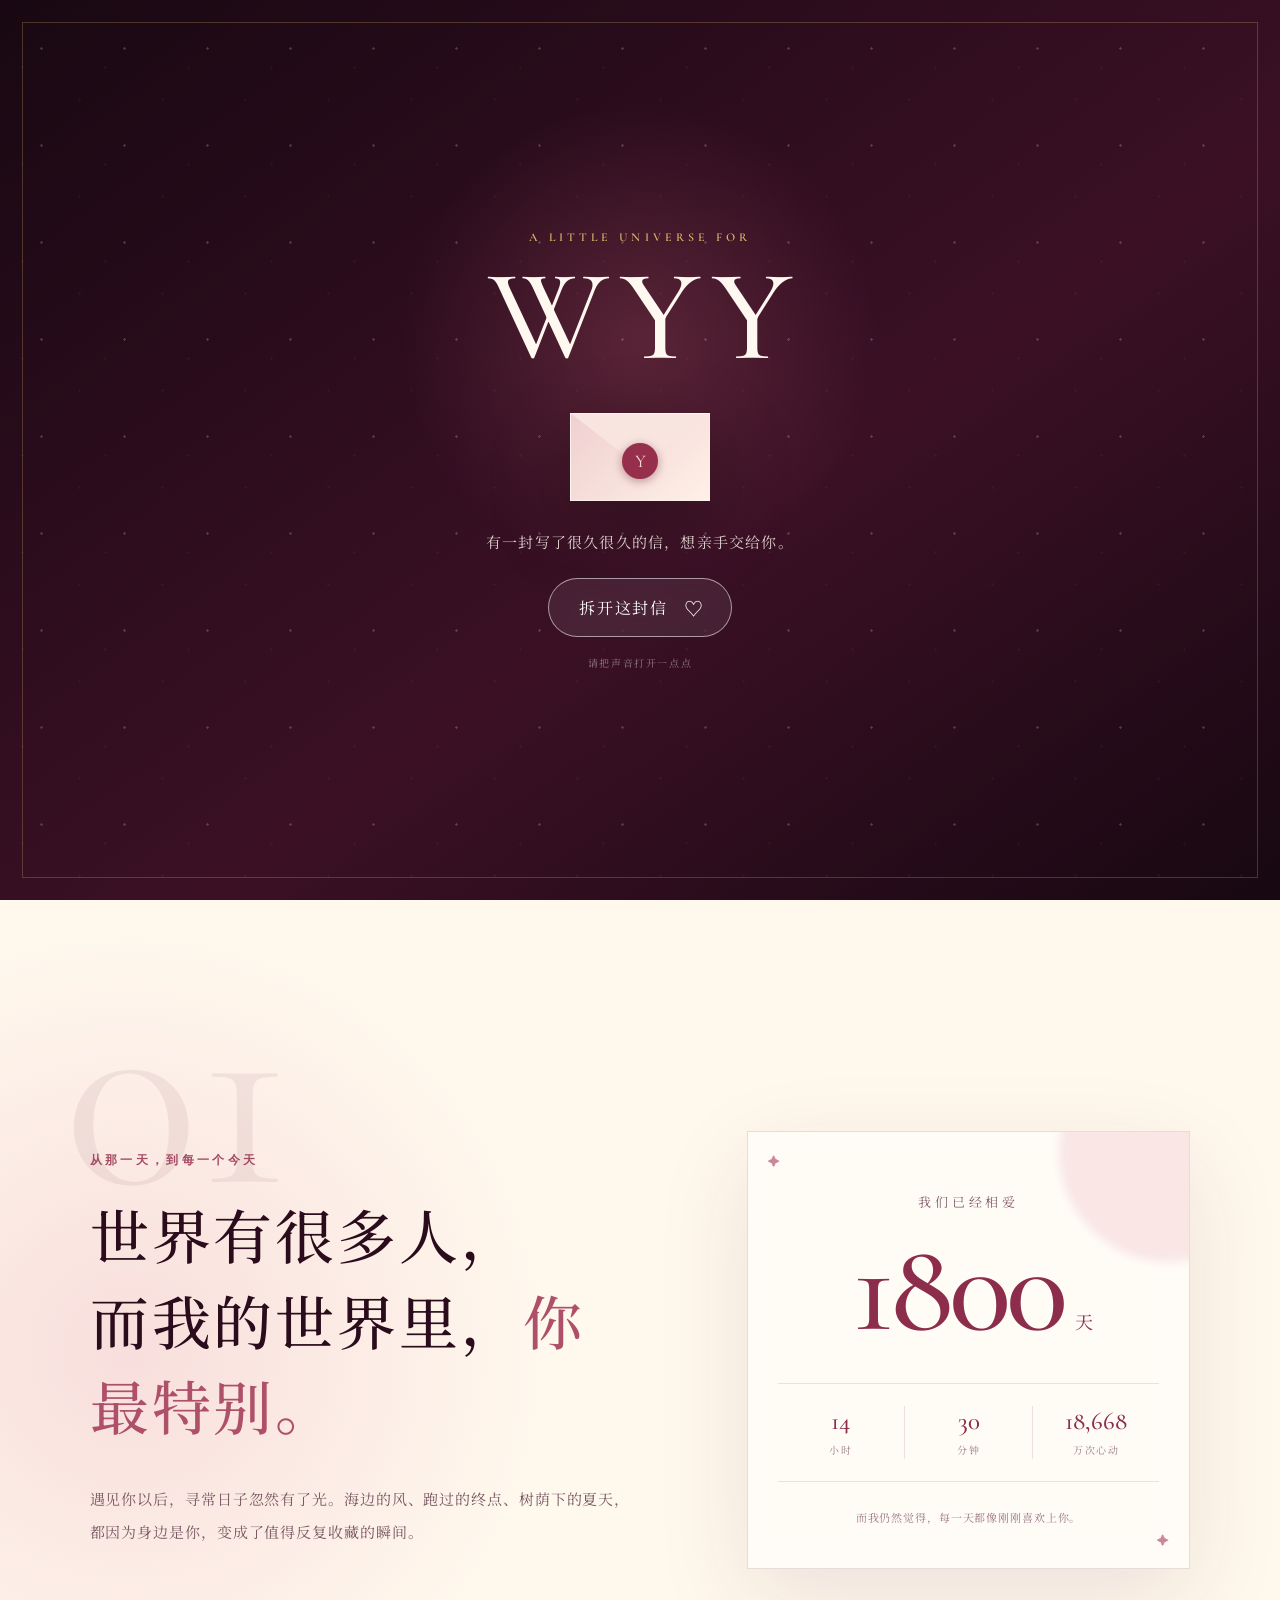
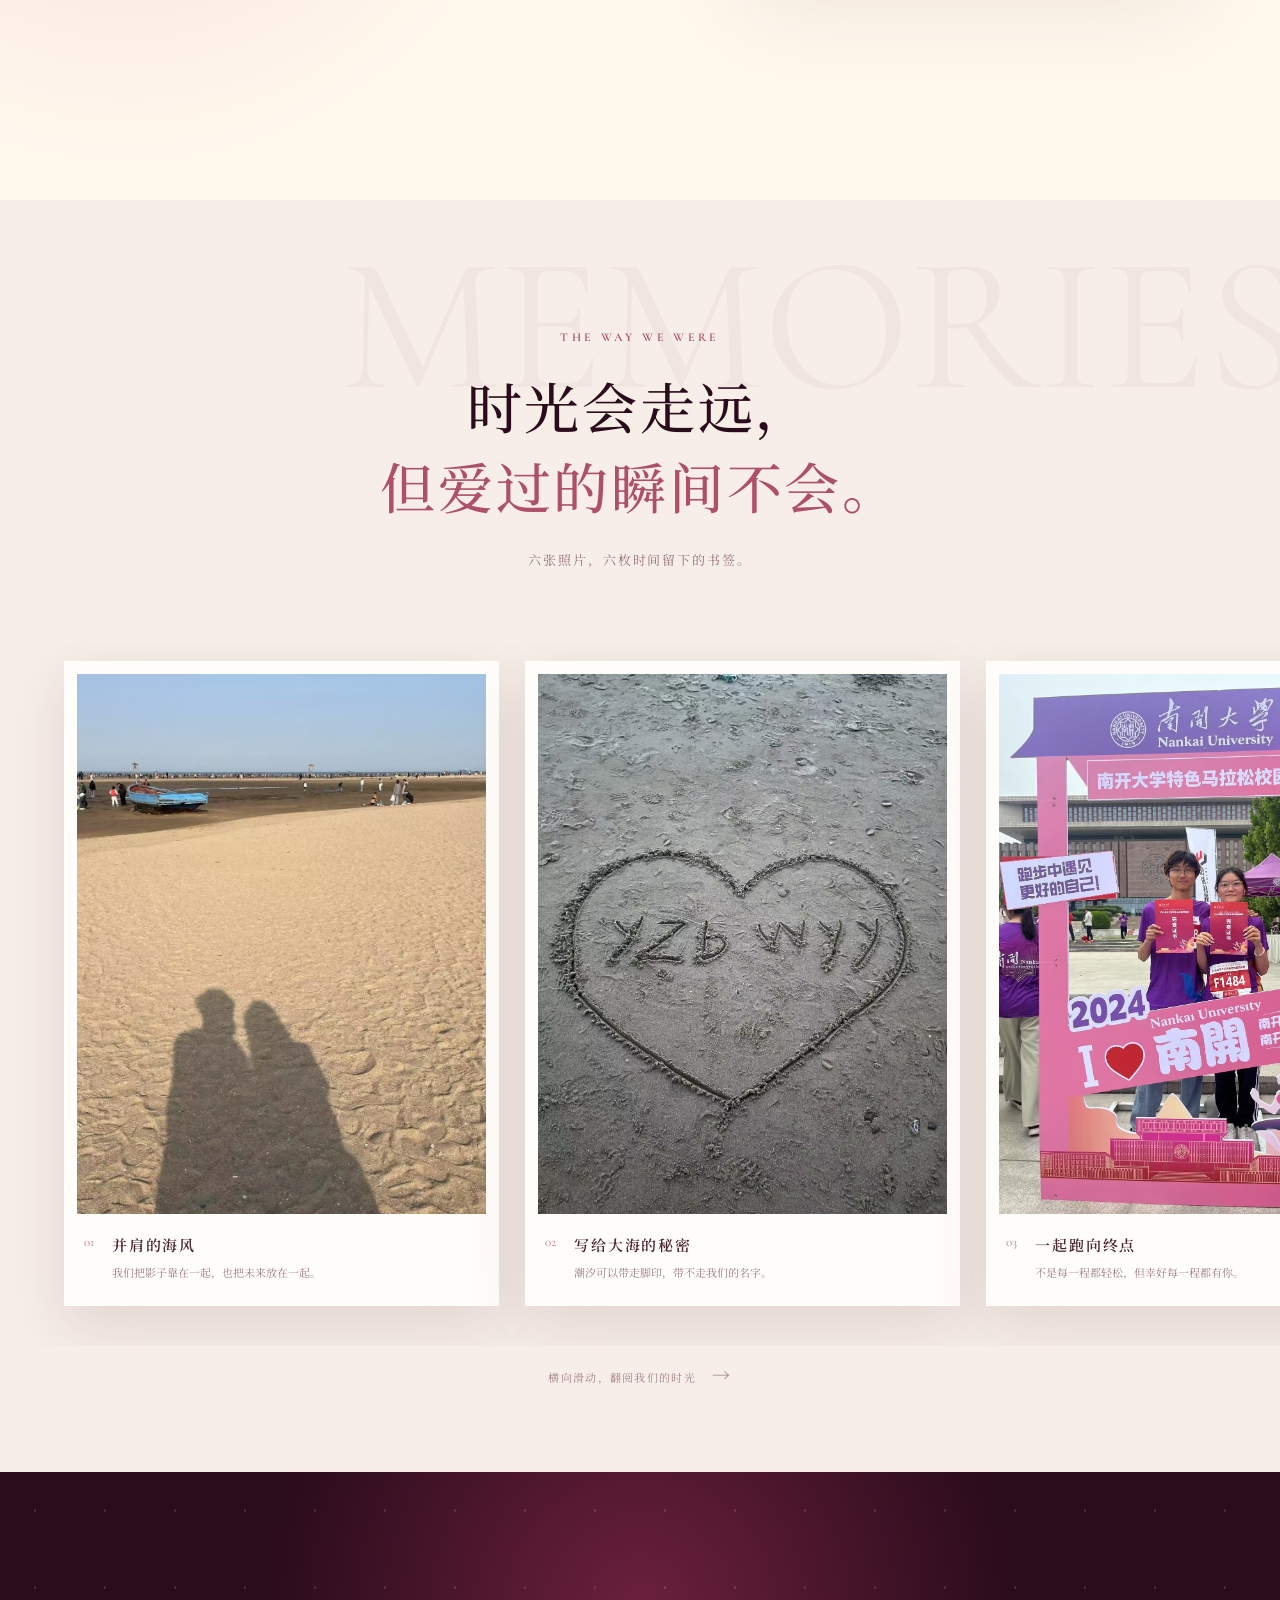
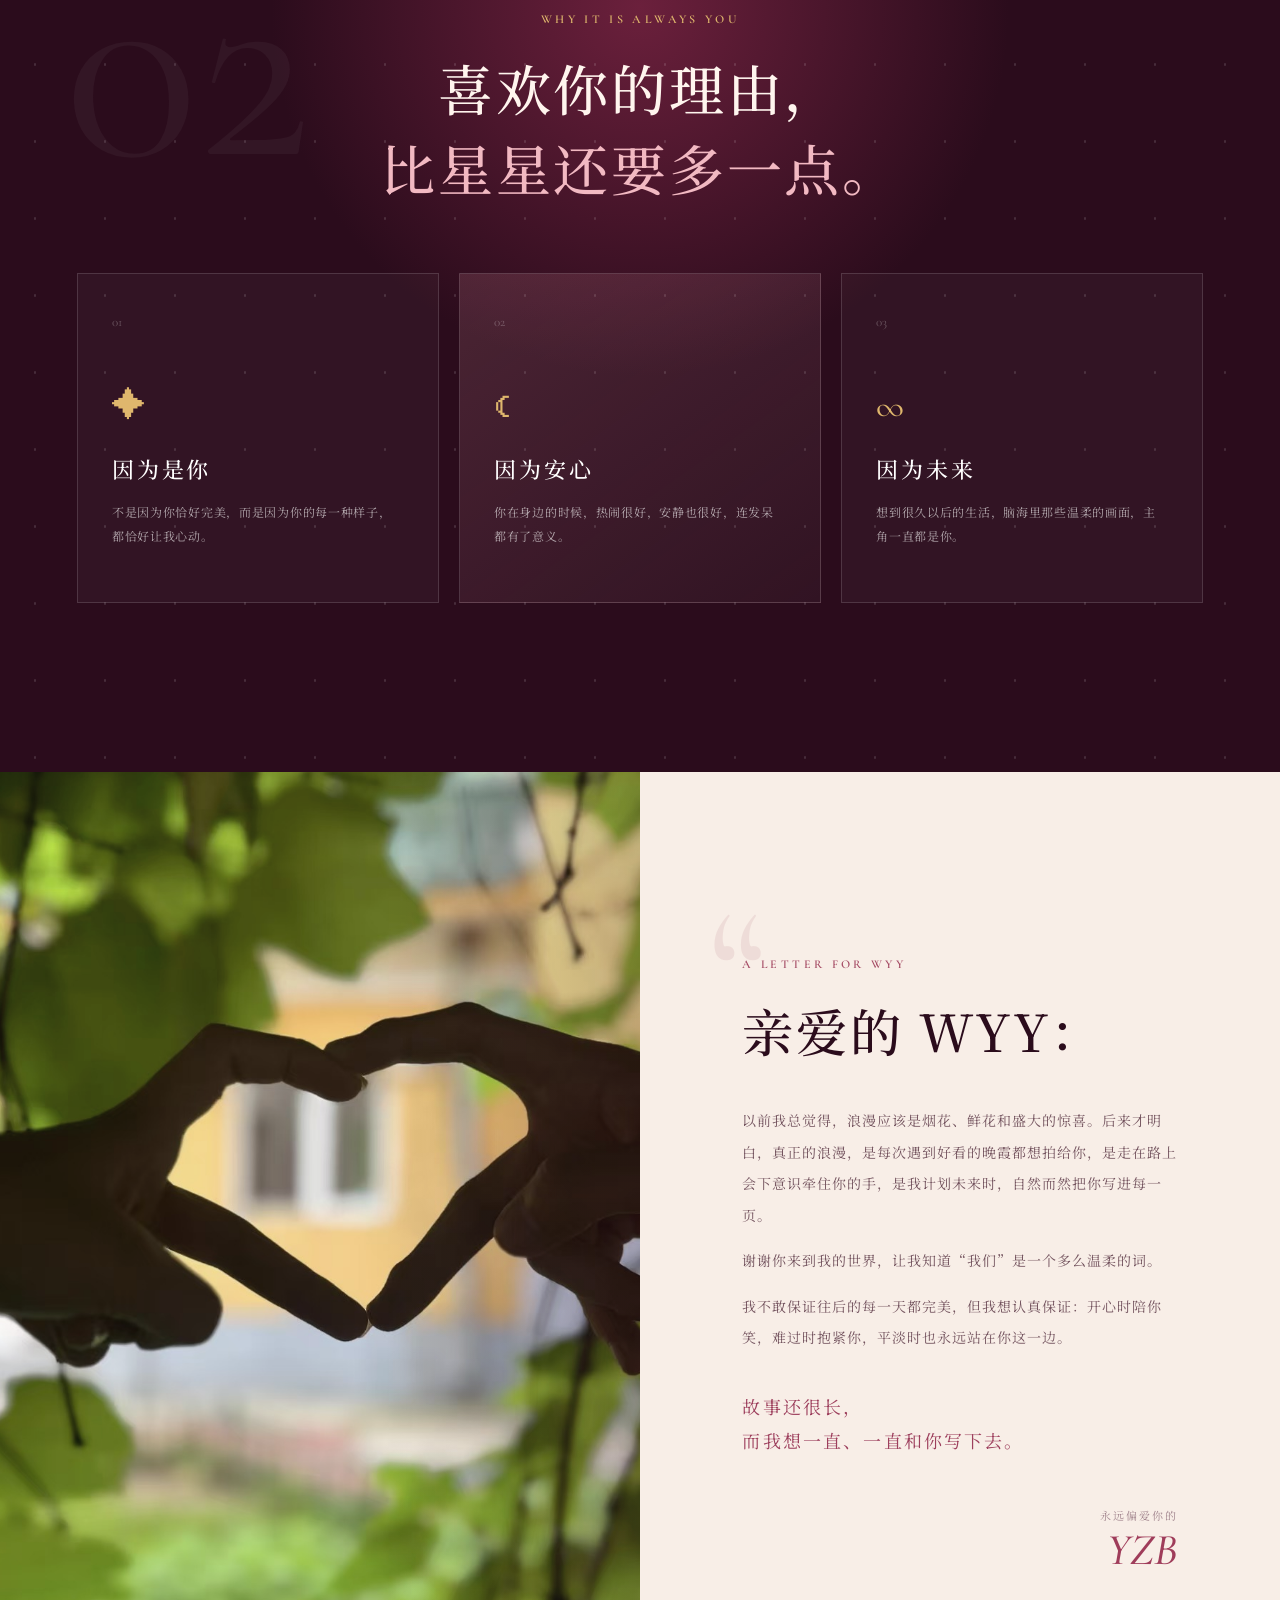
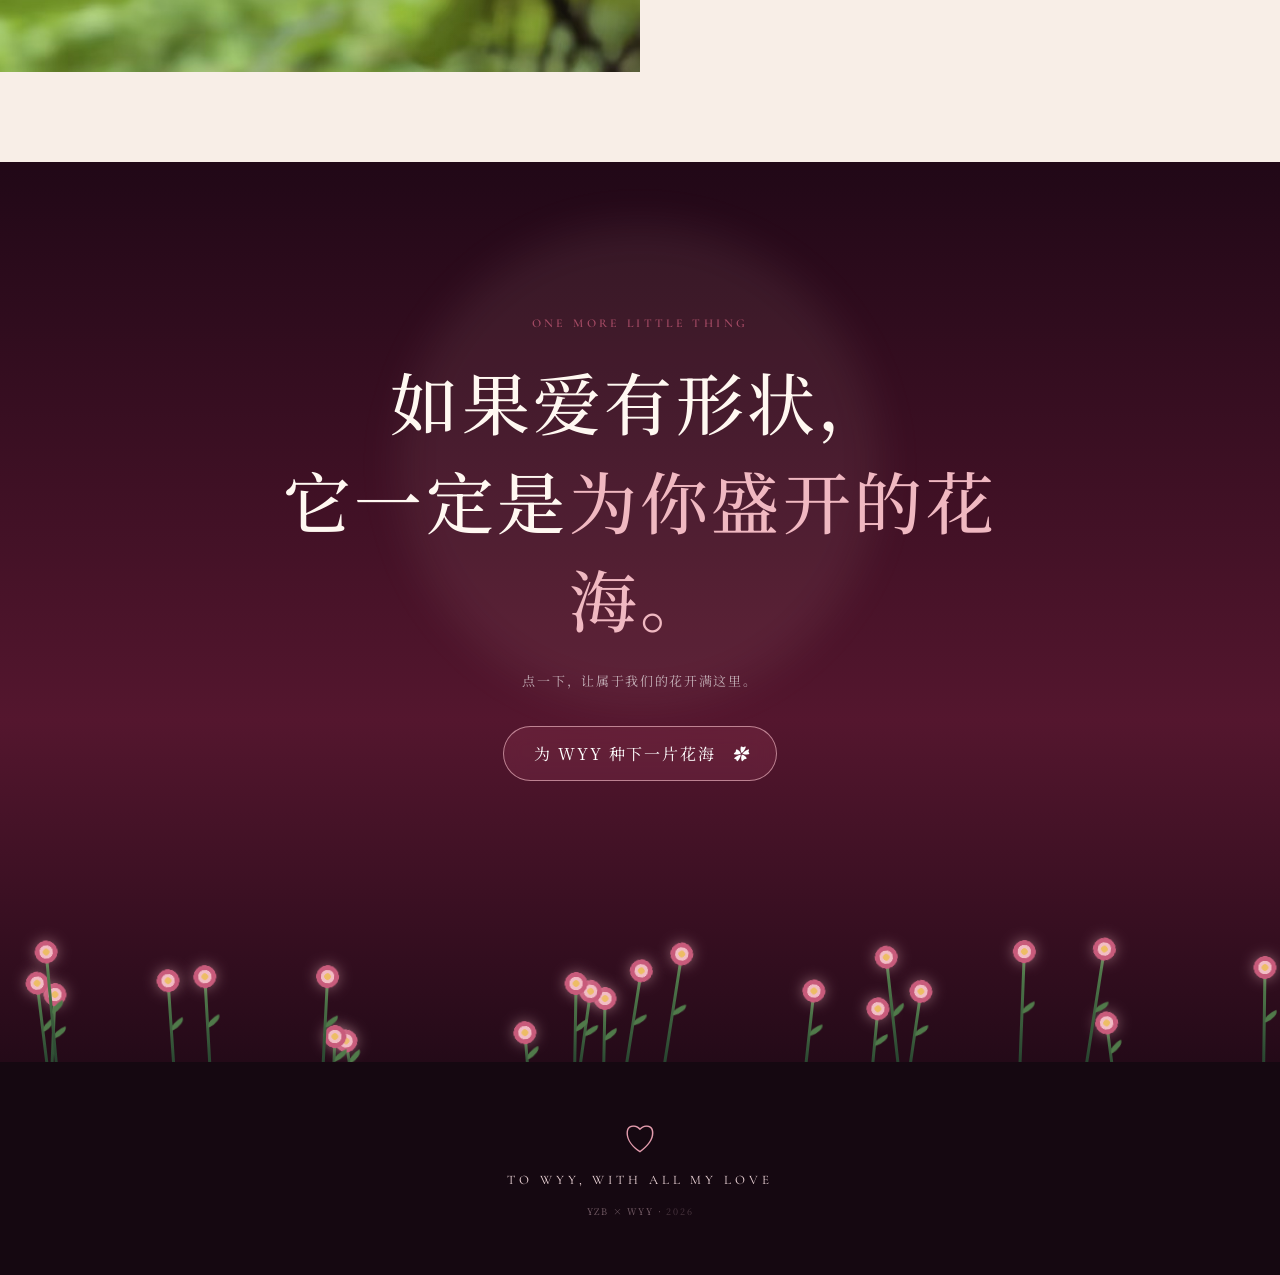
==== commit 1185f732: "Update anniversary year" ====
--- a/index.html
+++ b/index.html
@@ -43,7 +43,7 @@
     <section class="hero" id="home">
       <div class="hero-shade"></div>
       <div class="hero-copy reveal">
-        <p class="eyebrow">OUR LOVE, SINCE 2022</p>
+        <p class="eyebrow">OUR LOVE, SINCE 2024</p>
         <div class="hero-mark">Y <span>✦</span> W</div>
         <h1>我把喜欢写进风里，<br><em>风吹过的地方都是你。</em></h1>
         <p class="hero-sub">致我最偏爱、最珍贵、最想一起走很远很远的人</p>
